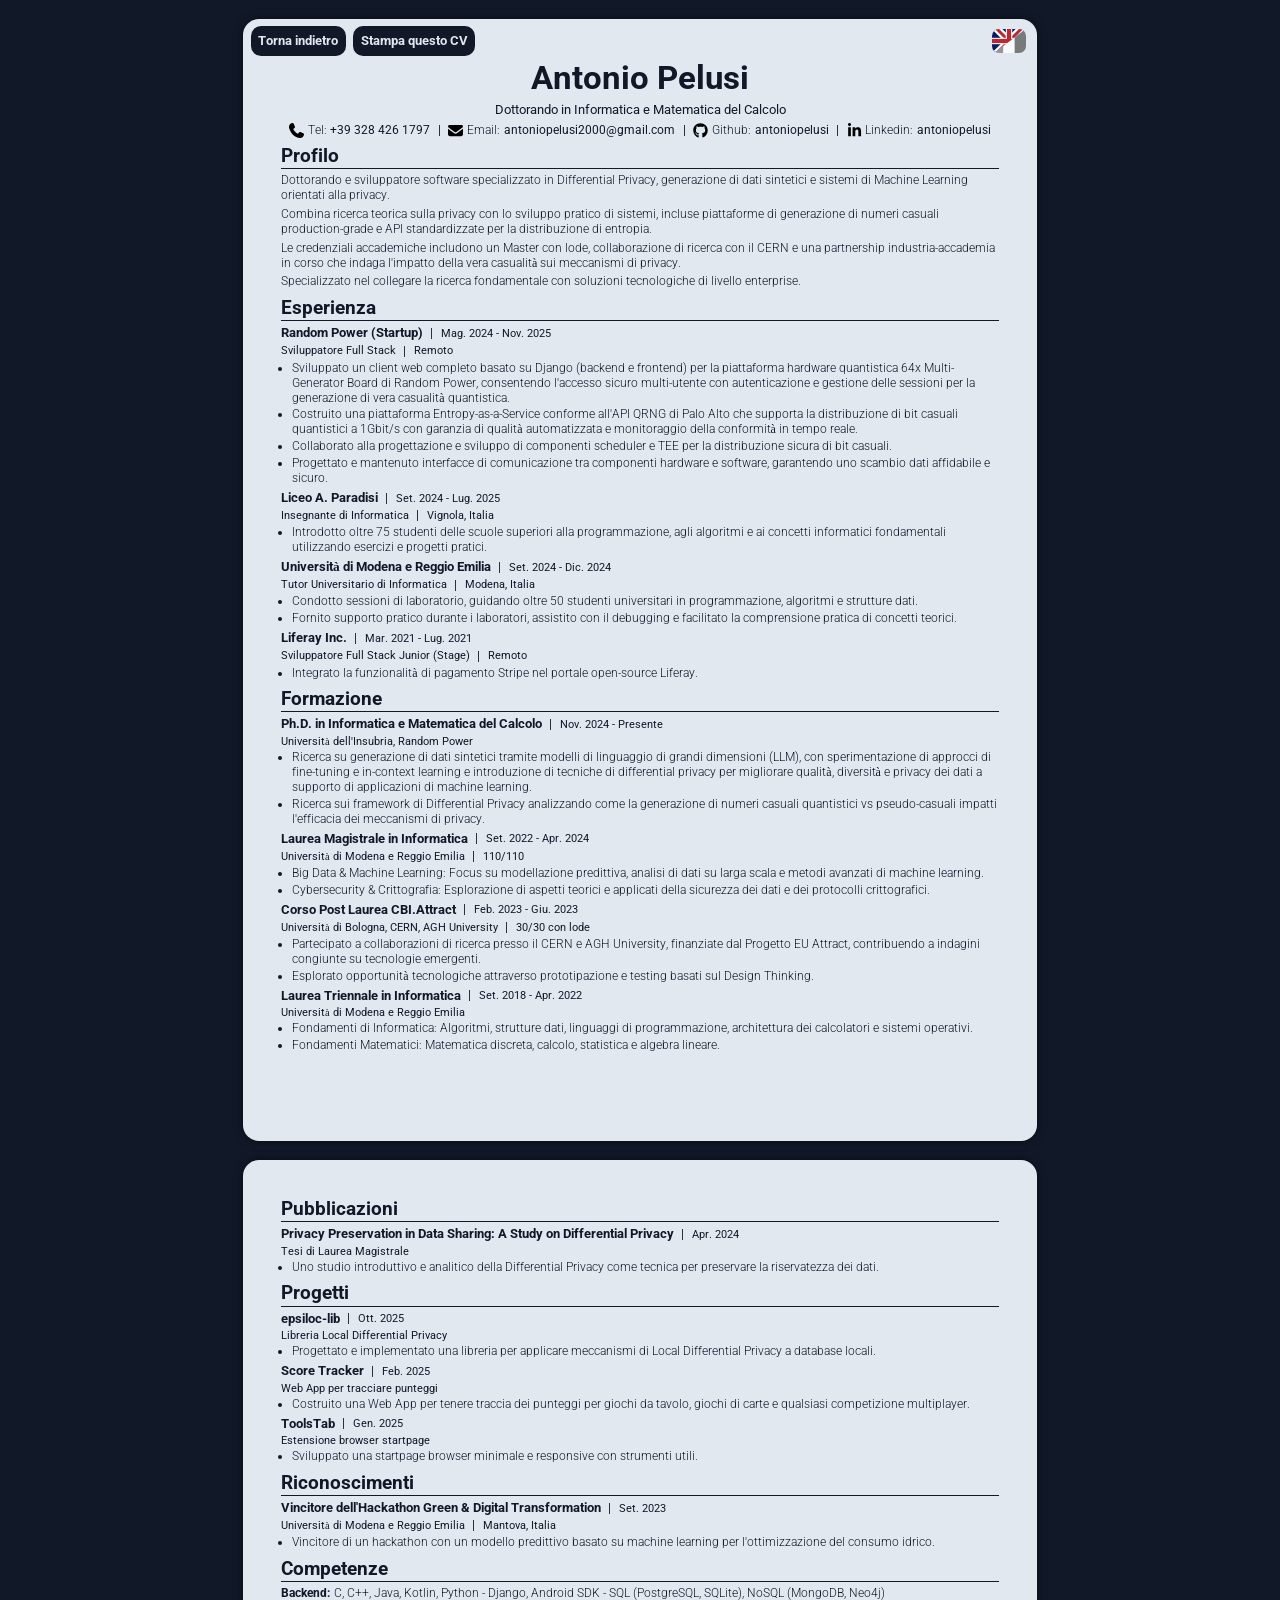
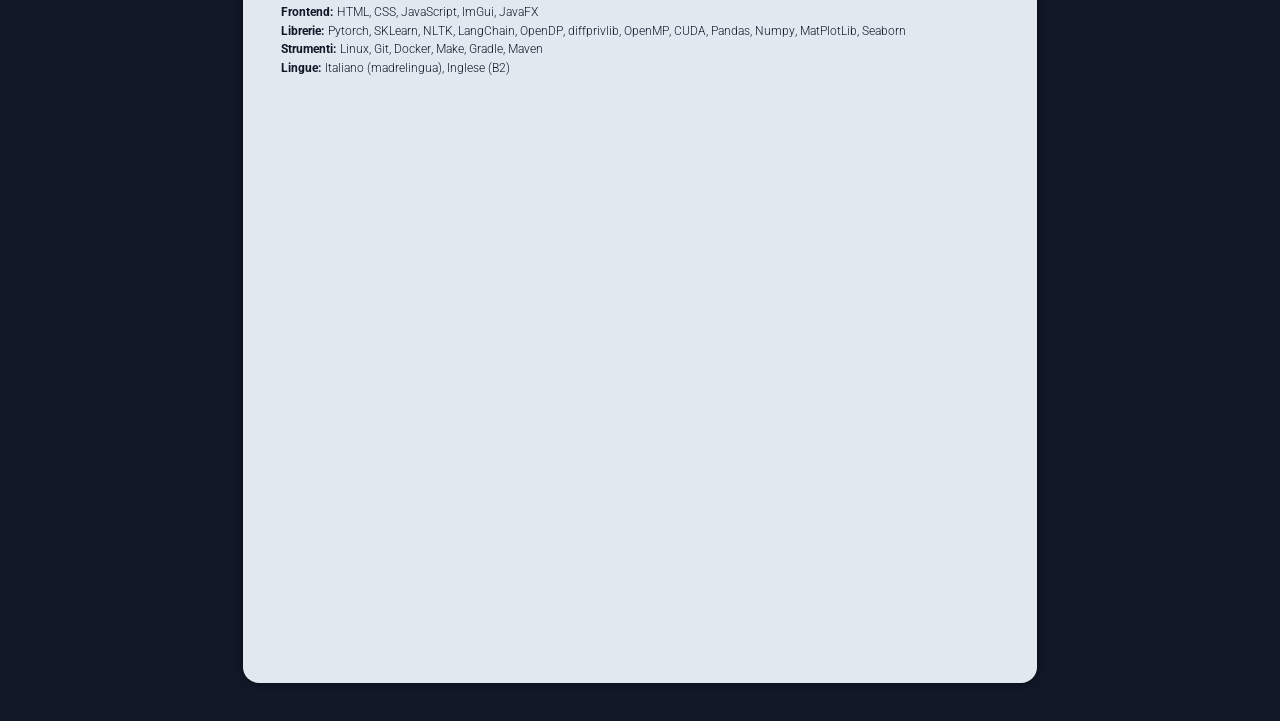
==== it/index.html @ 64410f82 "Update italian CV buttons" ====
<!doctype html>
<html lang="it">
    <head>
        <meta charset="UTF-8" />
        <meta name="viewport" content="width=device-width" />

        <!-- Crawlers instructions -->
        <meta name="robots" content="noindex, nofollow" />

        <!-- Page Info -->
        <title>CV_Antonio_Pelusi</title>

        <meta
            name="description"
            content="Antonio Pelusi - Dottorando in Informatica e sviluppatore software. Portfolio che mostra progetti di ricerca, formazione e contributi open-source."
        />
        <meta name="author" content="Antonio Pelusi" />

        <!-- Favicon -->
        <link
            rel="icon"
            type="image/png"
            href="../assets/icons/favicon/favicon-96x96.png"
            sizes="96x96"
        />
        <link
            rel="icon"
            type="image/svg+xml"
            href="../assets/icons/favicon/favicon.svg"
        />
        <link rel="shortcut icon" href="../assets/icons/favicon/favicon.ico" />
        <link
            rel="apple-touch-icon"
            sizes="180x180"
            href="../assets/icons/favicon/apple-touch-icon.png"
        />
        <link rel="manifest" href="../assets/icons/favicon/site.webmanifest" />
        <meta name="apple-mobile-web-app-title" content="CV Antonio Pelusi" />

        <!-- Styles -->
        <link rel="stylesheet" href="../assets/css/main.css" />
    </head>
    <body>
        <main role="main">
            <nav role="navigation">
                <span>
                    <a href="/">
                        <button type="button">Torna indietro</button>
                    </a>
                    <a>
                        <button type="button" onclick="window.print()">
                            Stampa questo CV
                        </button>
                    </a>
                </span>
                <a href="../">
                    <img src="../assets/icons/flags/en.svg" id="en" alt="" />
                    <img
                        src="../assets/icons/flags/it.svg"
                        id="it"
                        style="filter: grayscale(100%) opacity(0.75)"
                        alt=""
                    />
                </a>
            </nav>
            <div>
                <section role="banner">
                    <h1>Antonio Pelusi</h1>
                    <h2>Dottorando in Informatica e Matematica del Calcolo</h2>
                    <header>
                        <a>
                            <img src="../assets/icons/cv/phone.svg" alt="" />
                            <p>Tel:</p>
                            +39 328 426 1797
                        </a>
                        <span>|</span>
                        <a>
                            <img src="../assets/icons/cv/email.svg" alt="" />
                            <p>Email:</p>
                            antoniopelusi2000@gmail.com
                        </a>
                        <span>|</span>
                        <a>
                            <img src="../assets/icons/cv/github.svg" alt="" />
                            <p>Github:</p>
                            antoniopelusi
                        </a>
                        <span>|</span>
                        <a>
                            <img src="../assets/icons/cv/linkedin.svg" alt="" />
                            <p>Linkedin:</p>
                            antoniopelusi
                        </a>
                    </header>
                </section>
                <section>
                    <h3>Profilo</h3>
                    <p>
                        Dottorando e sviluppatore software specializzato in
                        Differential Privacy, generazione di dati sintetici e
                        sistemi di Machine Learning orientati alla privacy.
                    </p>
                    <p>
                        Combina ricerca teorica sulla privacy con lo sviluppo
                        pratico di sistemi, incluse piattaforme di generazione
                        di numeri casuali production-grade e API standardizzate
                        per la distribuzione di entropia.
                    </p>
                    <p>
                        Le credenziali accademiche includono un Master con lode,
                        collaborazione di ricerca con il CERN e una partnership
                        industria-accademia in corso che indaga l'impatto della
                        vera casualità sui meccanismi di privacy.
                    </p>
                    <p>
                        Specializzato nel collegare la ricerca fondamentale con
                        soluzioni tecnologiche di livello enterprise.
                    </p>
                </section>
                <section>
                    <h3>Esperienza</h3>
                    <article>
                        <span>
                            <h4>Random Power (Startup)</h4>
                            <span>|</span>
                            <small>Mag. 2024 - Nov. 2025</small>
                        </span>
                        <span>
                            <small>Sviluppatore Full Stack</small>
                            <span>|</span>
                            <small>Remoto</small>
                        </span>
                        <ul>
                            <li>
                                Sviluppato un client web completo basato su
                                Django (backend e frontend) per la piattaforma
                                hardware quantistica 64x Multi-Generator Board
                                di Random Power, consentendo l'accesso sicuro
                                multi-utente con autenticazione e gestione delle
                                sessioni per la generazione di vera casualità
                                quantistica.
                            </li>
                            <li>
                                Costruito una piattaforma Entropy-as-a-Service
                                conforme all'API QRNG di Palo Alto che supporta
                                la distribuzione di bit casuali quantistici a
                                1Gbit/s con garanzia di qualità automatizzata e
                                monitoraggio della conformità in tempo reale.
                            </li>
                            <li>
                                Collaborato alla progettazione e sviluppo di
                                componenti scheduler e TEE per la distribuzione
                                sicura di bit casuali.
                            </li>
                            <li>
                                Progettato e mantenuto interfacce di
                                comunicazione tra componenti hardware e
                                software, garantendo uno scambio dati affidabile
                                e sicuro.
                            </li>
                        </ul>
                    </article>
                    <article>
                        <span>
                            <h4>Liceo A. Paradisi</h4>
                            <span>|</span>
                            <small>Set. 2024 - Lug. 2025</small>
                        </span>
                        <span>
                            <small>Insegnante di Informatica</small>
                            <span>|</span>
                            <small>Vignola, Italia</small>
                        </span>
                        <ul>
                            <li>
                                Introdotto oltre 75 studenti delle scuole
                                superiori alla programmazione, agli algoritmi e
                                ai concetti informatici fondamentali utilizzando
                                esercizi e progetti pratici.
                            </li>
                        </ul>
                    </article>
                    <article>
                        <span>
                            <h4>Università di Modena e Reggio Emilia</h4>
                            <span>|</span>
                            <small>Set. 2024 - Dic. 2024</small>
                        </span>
                        <span>
                            <small>Tutor Universitario di Informatica</small>
                            <span>|</span>
                            <small>Modena, Italia</small>
                        </span>
                        <ul>
                            <li>
                                Condotto sessioni di laboratorio, guidando oltre
                                50 studenti universitari in programmazione,
                                algoritmi e strutture dati.
                            </li>
                            <li>
                                Fornito supporto pratico durante i laboratori,
                                assistito con il debugging e facilitato la
                                comprensione pratica di concetti teorici.
                            </li>
                        </ul>
                    </article>
                    <article>
                        <span>
                            <h4>Liferay Inc.</h4>
                            <span>|</span>
                            <small>Mar. 2021 - Lug. 2021</small>
                        </span>
                        <span>
                            <small>
                                Sviluppatore Full Stack Junior (Stage)
                            </small>
                            <span>|</span>
                            <small>Remoto</small>
                        </span>
                        <ul>
                            <li>
                                Integrato la funzionalità di pagamento Stripe
                                nel portale open-source Liferay.
                            </li>
                        </ul>
                    </article>
                </section>
                <section>
                    <h3>Formazione</h3>
                    <article>
                        <span>
                            <h4>
                                Ph.D. in Informatica e Matematica del Calcolo
                            </h4>
                            <span>|</span>
                            <small>Nov. 2024 - Presente</small>
                        </span>
                        <span>
                            <small>
                                Università dell'Insubria, Random Power
                            </small>
                            <span></span>
                            <small></small>
                        </span>
                        <ul>
                            <li>
                                Ricerca su generazione di dati sintetici tramite
                                modelli di linguaggio di grandi dimensioni
                                (LLM), con sperimentazione di approcci di
                                fine-tuning e in-context learning e introduzione
                                di tecniche di differential privacy per
                                migliorare qualità, diversità e privacy dei dati
                                a supporto di applicazioni di machine learning.
                            </li>
                        </ul>
                        <ul>
                            <li>
                                Ricerca sui framework di Differential Privacy
                                analizzando come la generazione di numeri
                                casuali quantistici vs pseudo-casuali impatti
                                l'efficacia dei meccanismi di privacy.
                            </li>
                        </ul>
                    </article>
                    <article>
                        <span>
                            <h4>Laurea Magistrale in Informatica</h4>
                            <span>|</span>
                            <small>Set. 2022 - Apr. 2024</small>
                        </span>
                        <span>
                            <small>
                                Università di Modena e Reggio Emilia
                            </small>
                            <span>|</span>
                            <small>110/110</small>
                        </span>
                        <ul>
                            <li>
                                Big Data & Machine Learning: Focus su
                                modellazione predittiva, analisi di dati su
                                larga scala e metodi avanzati di machine
                                learning.
                            </li>
                            <li>
                                Cybersecurity & Crittografia: Esplorazione di
                                aspetti teorici e applicati della sicurezza dei
                                dati e dei protocolli crittografici.
                            </li>
                        </ul>
                    </article>
                    <article>
                        <span>
                            <h4>Corso Post Laurea CBI.Attract</h4>
                            <span>|</span>
                            <small>Feb. 2023 - Giu. 2023</small>
                        </span>
                        <span>
                            <small>
                                Università di Bologna, CERN, AGH University
                            </small>
                            <span>|</span>
                            <small>30/30 con lode</small>
                        </span>
                        <ul>
                            <li>
                                Partecipato a collaborazioni di ricerca presso
                                il CERN e AGH University, finanziate dal
                                Progetto EU Attract, contribuendo a indagini
                                congiunte su tecnologie emergenti.
                            </li>
                            <li>
                                Esplorato opportunità tecnologiche attraverso
                                prototipazione e testing basati sul Design
                                Thinking.
                            </li>
                        </ul>
                    </article>
                    <article>
                        <span>
                            <h4>Laurea Triennale in Informatica</h4>
                            <span>|</span>
                            <small>Set. 2018 - Apr. 2022</small>
                        </span>
                        <span>
                            <small>
                                Università di Modena e Reggio Emilia
                            </small>
                            <span></span>
                            <small></small>
                        </span>
                        <ul>
                            <li>
                                Fondamenti di Informatica: Algoritmi, strutture
                                dati, linguaggi di programmazione, architettura
                                dei calcolatori e sistemi operativi.
                            </li>
                            <li>
                                Fondamenti Matematici: Matematica discreta,
                                calcolo, statistica e algebra lineare.
                            </li>
                        </ul>
                    </article>
                </section>
            </div>
            <div>
                <section>
                    <h3>Pubblicazioni</h3>
                    <article>
                        <span>
                            <h4>
                                Privacy Preservation in Data Sharing: A Study on
                                Differential Privacy
                            </h4>
                            <span>|</span>
                            <small>Apr. 2024</small>
                        </span>
                        <span>
                            <small>Tesi di Laurea Magistrale</small>
                            <span></span>
                            <small></small>
                        </span>
                        <ul>
                            <li>
                                Uno studio introduttivo e analitico della
                                Differential Privacy come tecnica per preservare
                                la riservatezza dei dati.
                            </li>
                        </ul>
                    </article>
                </section>
                <section>
                    <h3>Progetti</h3>
                    <article>
                        <span>
                            <h4>epsiloc-lib</h4>
                            <span>|</span>
                            <small>Ott. 2025</small>
                        </span>
                        <span>
                            <small>Libreria Local Differential Privacy</small>
                            <span></span>
                            <small></small>
                        </span>
                        <ul>
                            <li>
                                Progettato e implementato una libreria per
                                applicare meccanismi di Local Differential
                                Privacy a database locali.
                            </li>
                        </ul>
                    </article>
                    <article>
                        <span>
                            <h4>Score Tracker</h4>
                            <span>|</span>
                            <small>Feb. 2025</small>
                        </span>
                        <span>
                            <small>Web App per tracciare punteggi</small>
                            <span></span>
                            <small></small>
                        </span>
                        <ul>
                            <li>
                                Costruito una Web App per tenere traccia dei
                                punteggi per giochi da tavolo, giochi di carte e
                                qualsiasi competizione multiplayer.
                            </li>
                        </ul>
                    </article>
                    <article>
                        <span>
                            <h4>ToolsTab</h4>
                            <span>|</span>
                            <small>Gen. 2025</small>
                        </span>
                        <span>
                            <small>Estensione browser startpage</small>
                            <span></span>
                            <small></small>
                        </span>
                        <ul>
                            <li>
                                Sviluppato una startpage browser minimale e
                                responsive con strumenti utili.
                            </li>
                        </ul>
                    </article>
                </section>
                <section>
                    <h3>Riconoscimenti</h3>
                    <article>
                        <span>
                            <h4>
                                Vincitore dell'Hackathon Green & Digital
                                Transformation
                            </h4>
                            <span>|</span>
                            <small>Set. 2023</small>
                        </span>
                        <span>
                            <small>
                                Università di Modena e Reggio Emilia
                            </small>
                            <span>|</span>
                            <small>Mantova, Italia</small>
                        </span>
                        <ul>
                            <li>
                                Vincitore di un hackathon con un modello
                                predittivo basato su machine learning per
                                l'ottimizzazione del consumo idrico.
                            </li>
                        </ul>
                    </article>
                </section>
                <section>
                    <h3>Competenze</h3>
                    <p>
                        <strong>Backend:</strong>
                        <label>
                            C, C++, Java, Kotlin, Python - Django, Android SDK -
                            SQL (PostgreSQL, SQLite), NoSQL (MongoDB, Neo4j)
                        </label>
                    </p>
                    <p>
                        <strong>Frontend:</strong>
                        <label>HTML, CSS, JavaScript, ImGui, JavaFX</label>
                    </p>
                    <p>
                        <strong>Librerie:</strong>
                        <label>
                            Pytorch, SKLearn, NLTK, LangChain, OpenDP,
                            diffprivlib, OpenMP, CUDA, Pandas, Numpy,
                            MatPlotLib, Seaborn
                        </label>
                    </p>
                    <p>
                        <strong>Strumenti:</strong>
                        <label>Linux, Git, Docker, Make, Gradle, Maven</label>
                    </p>
                    <p>
                        <strong>Lingue:</strong>
                        <label>Italiano (madrelingua), Inglese (B2)</label>
                    </p>
                </section>
            </div>
        </main>
        <footer></footer>
    </body>
</html>
---- assets/css/main.css ----
/* ===== FONTS ===== */
@font-face {
    font-family: "Roboto Local";
    src: url("../fonts/Roboto-Light.woff2") format("woff2");
    font-weight: 300;
    font-style: normal;
    font-display: block;
    unicode-range: U+0020-007F;
}

@font-face {
    font-family: "Roboto Local";
    src: url("../fonts/Roboto-Regular.woff2") format("woff2");
    font-weight: 400;
    font-style: normal;
    font-display: block;
    unicode-range: U+0020-007F, U+00A9;
}

@font-face {
    font-family: "Roboto Local";
    src: url("../fonts/Roboto-Bold.woff2") format("woff2");
    font-weight: 700;
    font-style: normal;
    font-display: block;
    unicode-range: U+0020-007F;
}

/* ===== CSS VARIABLES ===== */
:root {
    --dark-color: #111828;
    --light-color: #e2e8f0;
}

/* ===== HTML STYLING ===== */
::selection {
    background-color: var(--dark-color);
    color: var(--light-color);
}

html {
    min-height: fit-content;
    min-width: fit-content;
    background-color: var(--dark-color);
}

body,
body *,
nav,
nav * {
    display: flex;
    flex-direction: column;
    justify-content: center;
    box-sizing: border-box;
    margin: 0;
    padding: 0;
    color: var(--dark-color);
    line-height: 1.25;
    font-family: "Roboto Local";
    font-feature-settings:
        "liga" 0,
        "clig" 0,
        "kern" 0;
    /*outline: 1px solid orangered;*/
}

body {
    height: fit-content;
    width: fit-content;
    margin: 0 auto;
    padding: 5mm;
    gap: 5mm;
}

main {
    height: fit-content;
    width: fit-content;
    justify-content: flex-start;
    overflow: visible;
    gap: 5mm;
}

nav {
    position: absolute;
    flex-direction: row;
    width: 21cm;
    max-width: none;
    min-width: 21cm;
    justify-content: space-between;
    padding: 2mm;
    border-radius: 16px;
    gap: 0;
    margin: 0 auto;
}

nav button {
    height: 30px;
    padding: 2mm;
    border: none;
    background-color: var(--dark-color);
    color: var(--light-color);
    border-radius: 10px;
    transition: 0.2s ease;
}

nav > a {
    display: flex;
    flex-direction: row;
    align-items: center;
    gap: 0;
    transition: 0.2s ease;
}

nav button:hover,
nav > a:hover {
    opacity: 0.8;
}

nav img {
    height: 30px;
    width: 40px;
    object-fit: cover;
    border-radius: 10px;
    border: solid 3px transparent;
}

#it {
    clip-path: polygon(100% 0, 100% 100%, 0 100%);
}

#en {
    transform: translateX(40px);
    clip-path: polygon(0 0, 100% 0, 0 100%);
}

div {
    width: 21cm;
    max-width: none;
    min-width: 21cm;
    height: auto;
    max-height: none;
    min-height: 29.7cm;
    justify-content: flex-start;
    border-radius: 16px;
    padding: 10mm;
    background-color: var(--light-color);
    gap: 2mm;
    margin: 0 auto;
    box-shadow: 0 0 10px rgba(0, 0, 0, 0.5);
}

section {
    gap: 1mm;
}

header {
    flex-direction: row;
    align-items: center;
    justify-content: center;
    gap: 2mm;
}

article,
ul {
    gap: 0.5mm;
}

span {
    flex-direction: row;
    align-items: center;
    justify-content: left;
    gap: 2mm;
}

ul {
    padding-left: 3mm;
}

li {
    display: list-item;
}

a {
    width: fit-content;
    flex-direction: row;
    align-items: center;
    text-decoration: none;
    gap: 1mm;
    white-space: nowrap;
}

h1,
h2 {
    text-align: center;
}

h3 {
    align-items: flex-start;
    border-bottom: solid 1px var(--dark-color);
}

h4,
small,
strong,
label {
    width: fit-content;
}

p {
    flex-direction: row;
    align-items: flex-start;
    justify-content: flex-start;
    gap: 1mm;
}

h1 {
    font-size: 25pt;
}

h3 {
    font-size: 14pt;
}

h2,
h4 {
    font-size: 10pt;
}

p,
a,
li,
span,
strong,
label {
    font-size: 9pt;
}

small {
    font-size: 8pt;
}

p,
li {
    font-weight: 300;
}

h2 {
    font-weight: 400;
}

h1,
strong,
button {
    font-weight: 700;
}

img {
    width: 15px;
    height: 15px;
}

/* ===== PDF STYLING ===== */
@media print {
    @page {
        size: A4 portrait;
        margin: 0;
    }

    :root {
        --dark-color: #000000;
        --light-color: #ffffff;
    }

    body {
        margin: 0;
        padding: 0;
    }

    nav {
        display: none;
        box-shadow: none;
    }

    main {
        gap: 0;
    }

    div {
        border-radius: 0;
        box-shadow: none;
    }
}
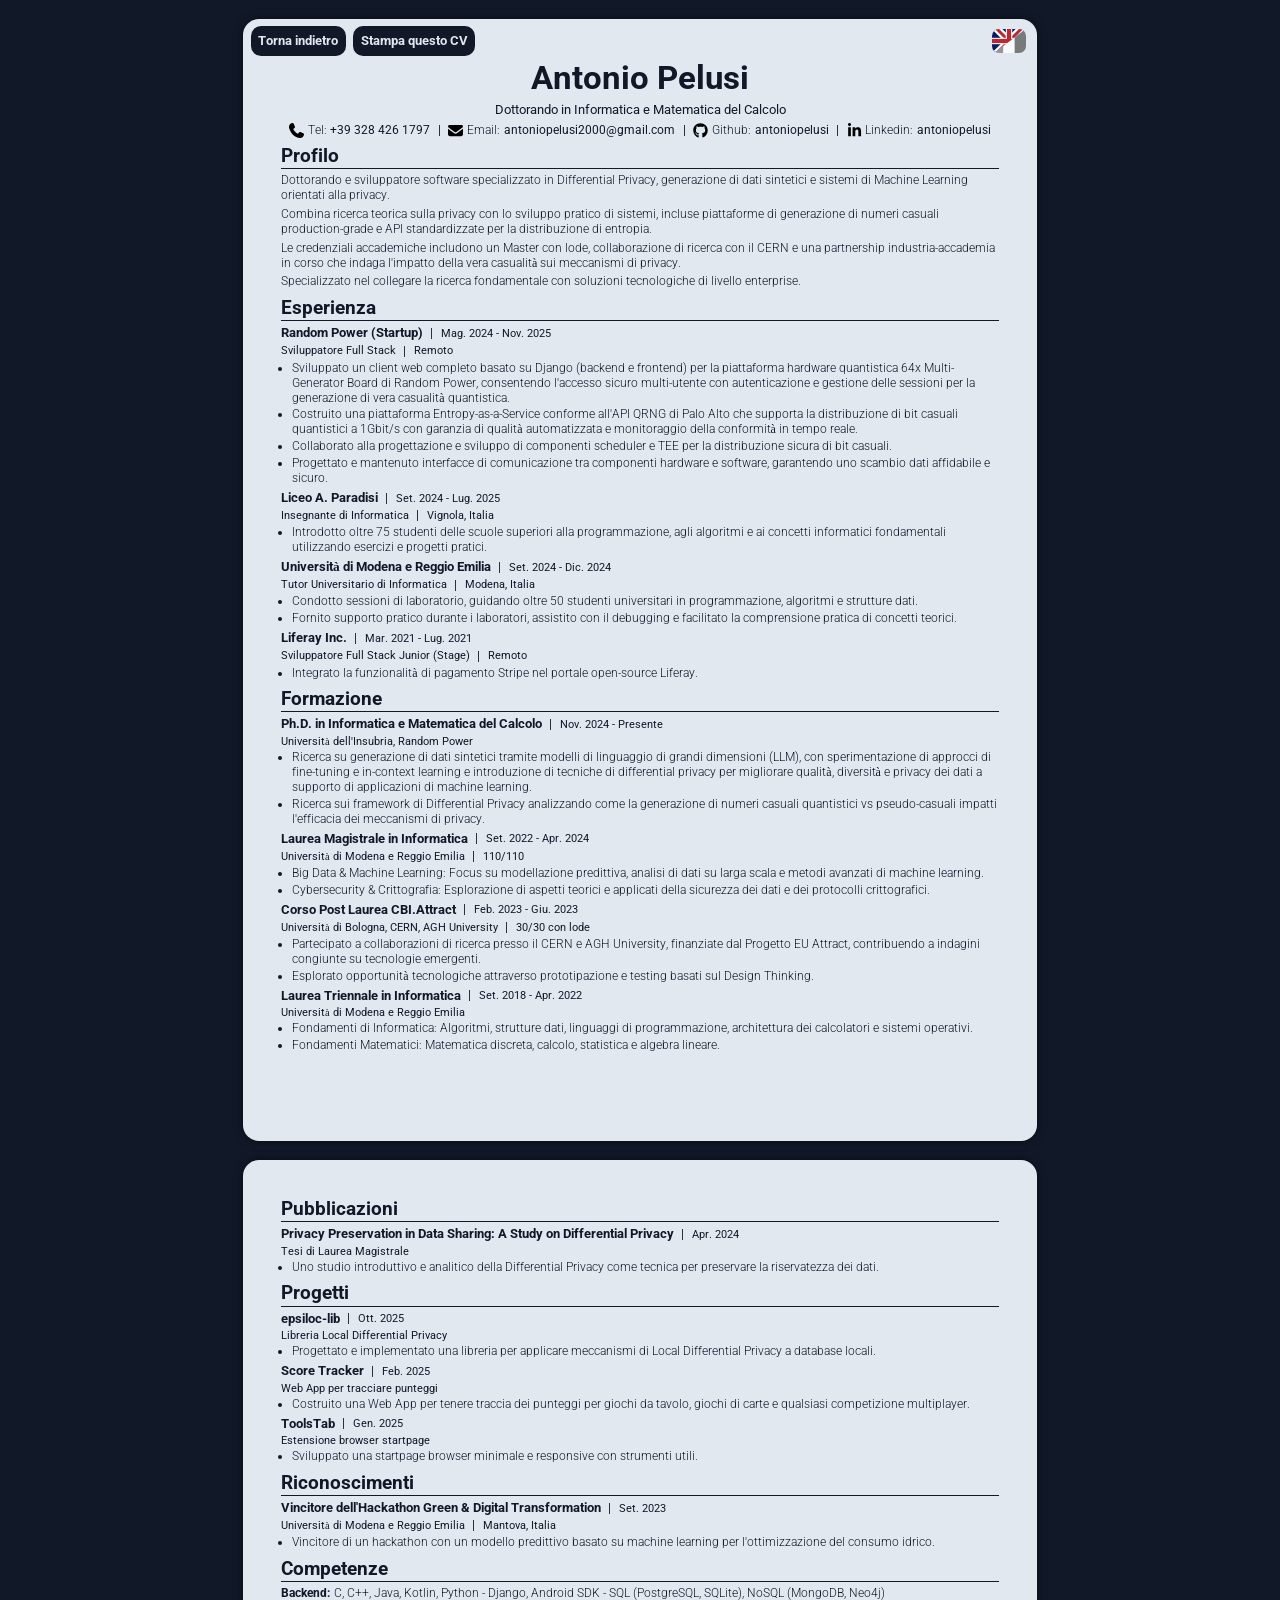
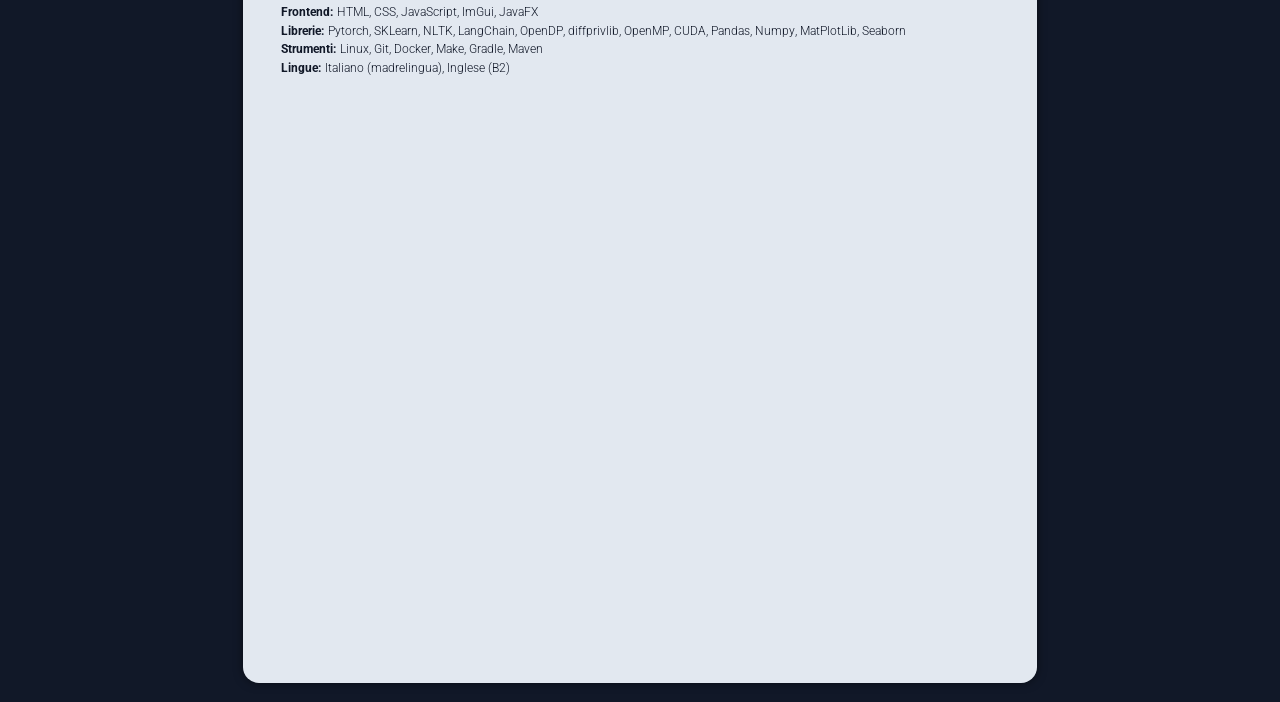
==== commit ce1b45b5: "Fix" ====
--- a/it/index.html
+++ b/it/index.html
@@ -8,7 +8,7 @@
         <meta name="robots" content="noindex, nofollow" />
 
         <!-- Page Info -->
-        <title>CV_Antonio_Pelusi</title>
+        <title>CV_Antonio_Pelusi_it</title>
 
         <meta
             name="description"
@@ -39,6 +39,13 @@
 
         <!-- Styles -->
         <link rel="stylesheet" href="../assets/css/main.css" />
+        <noscript>
+            <style>
+                #print {
+                    visibility: hidden;
+                }
+            </style>
+        </noscript>
     </head>
     <body>
         <main role="main">
@@ -48,7 +55,11 @@
                         <button type="button">Torna indietro</button>
                     </a>
                     <a>
-                        <button type="button" onclick="window.print()">
+                        <button
+                            id="print"
+                            type="button"
+                            onclick="window.print()"
+                        >
                             Stampa questo CV
                         </button>
                     </a>
@@ -487,6 +498,5 @@
                 </section>
             </div>
         </main>
-        <footer></footer>
     </body>
 </html>
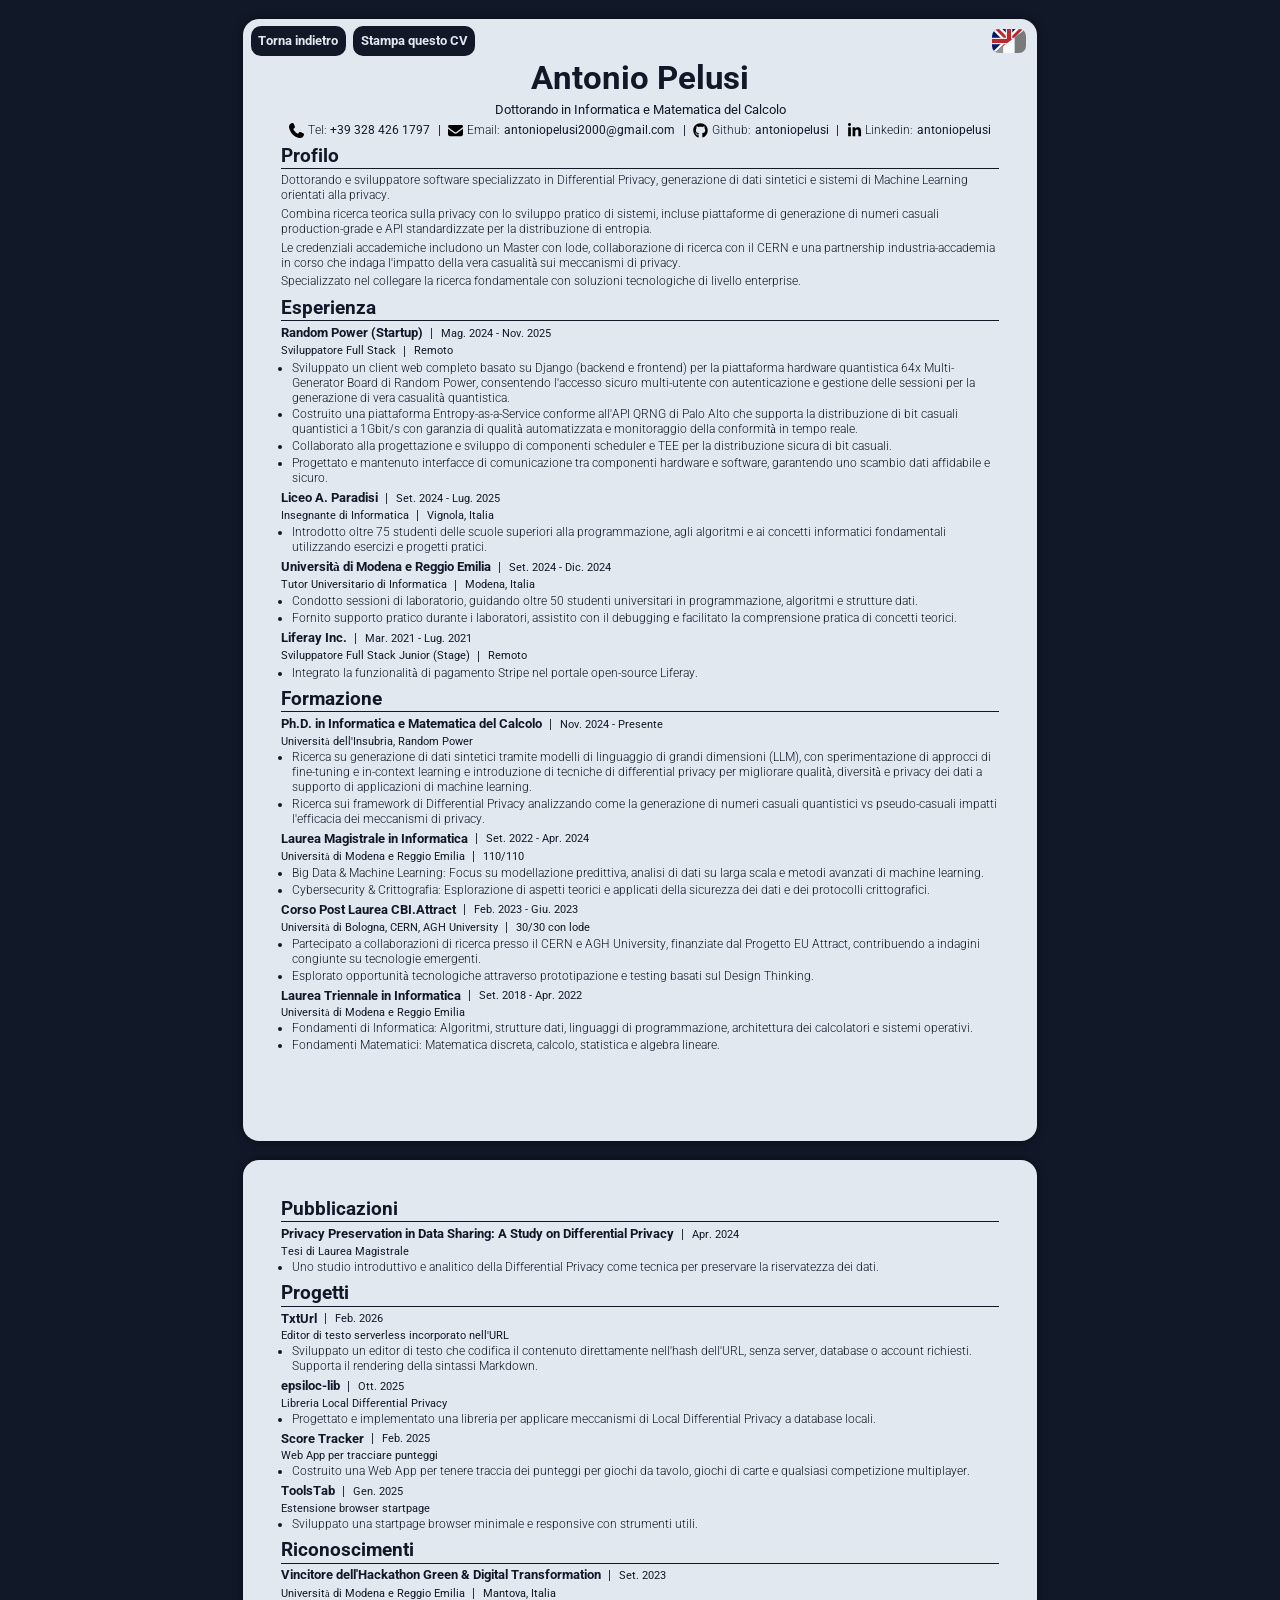
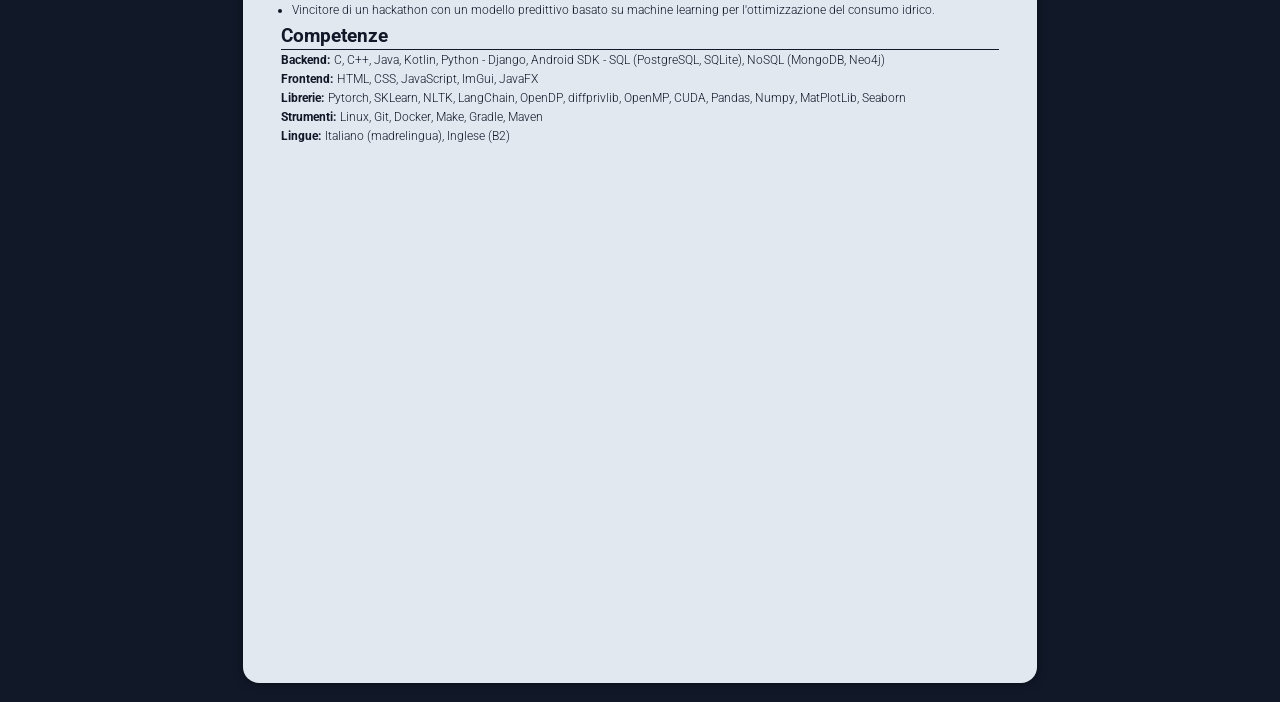
==== commit 4f93c12a: "Update" ====
--- a/it/index.html
+++ b/it/index.html
@@ -384,6 +384,28 @@
                     <h3>Progetti</h3>
                     <article>
                         <span>
+                            <h4>TxtUrl</h4>
+                            <span>|</span>
+                            <small>Feb. 2026</small>
+                        </span>
+                        <span>
+                            <small>
+                                Editor di testo serverless incorporato nell'URL
+                            </small>
+                            <span></span>
+                            <small></small>
+                        </span>
+                        <ul>
+                            <li>
+                                Sviluppato un editor di testo che codifica il
+                                contenuto direttamente nell'hash dell'URL, senza
+                                server, database o account richiesti. Supporta
+                                il rendering della sintassi Markdown.
+                            </li>
+                        </ul>
+                    </article>
+                    <article>
+                        <span>
                             <h4>epsiloc-lib</h4>
                             <span>|</span>
                             <small>Ott. 2025</small>
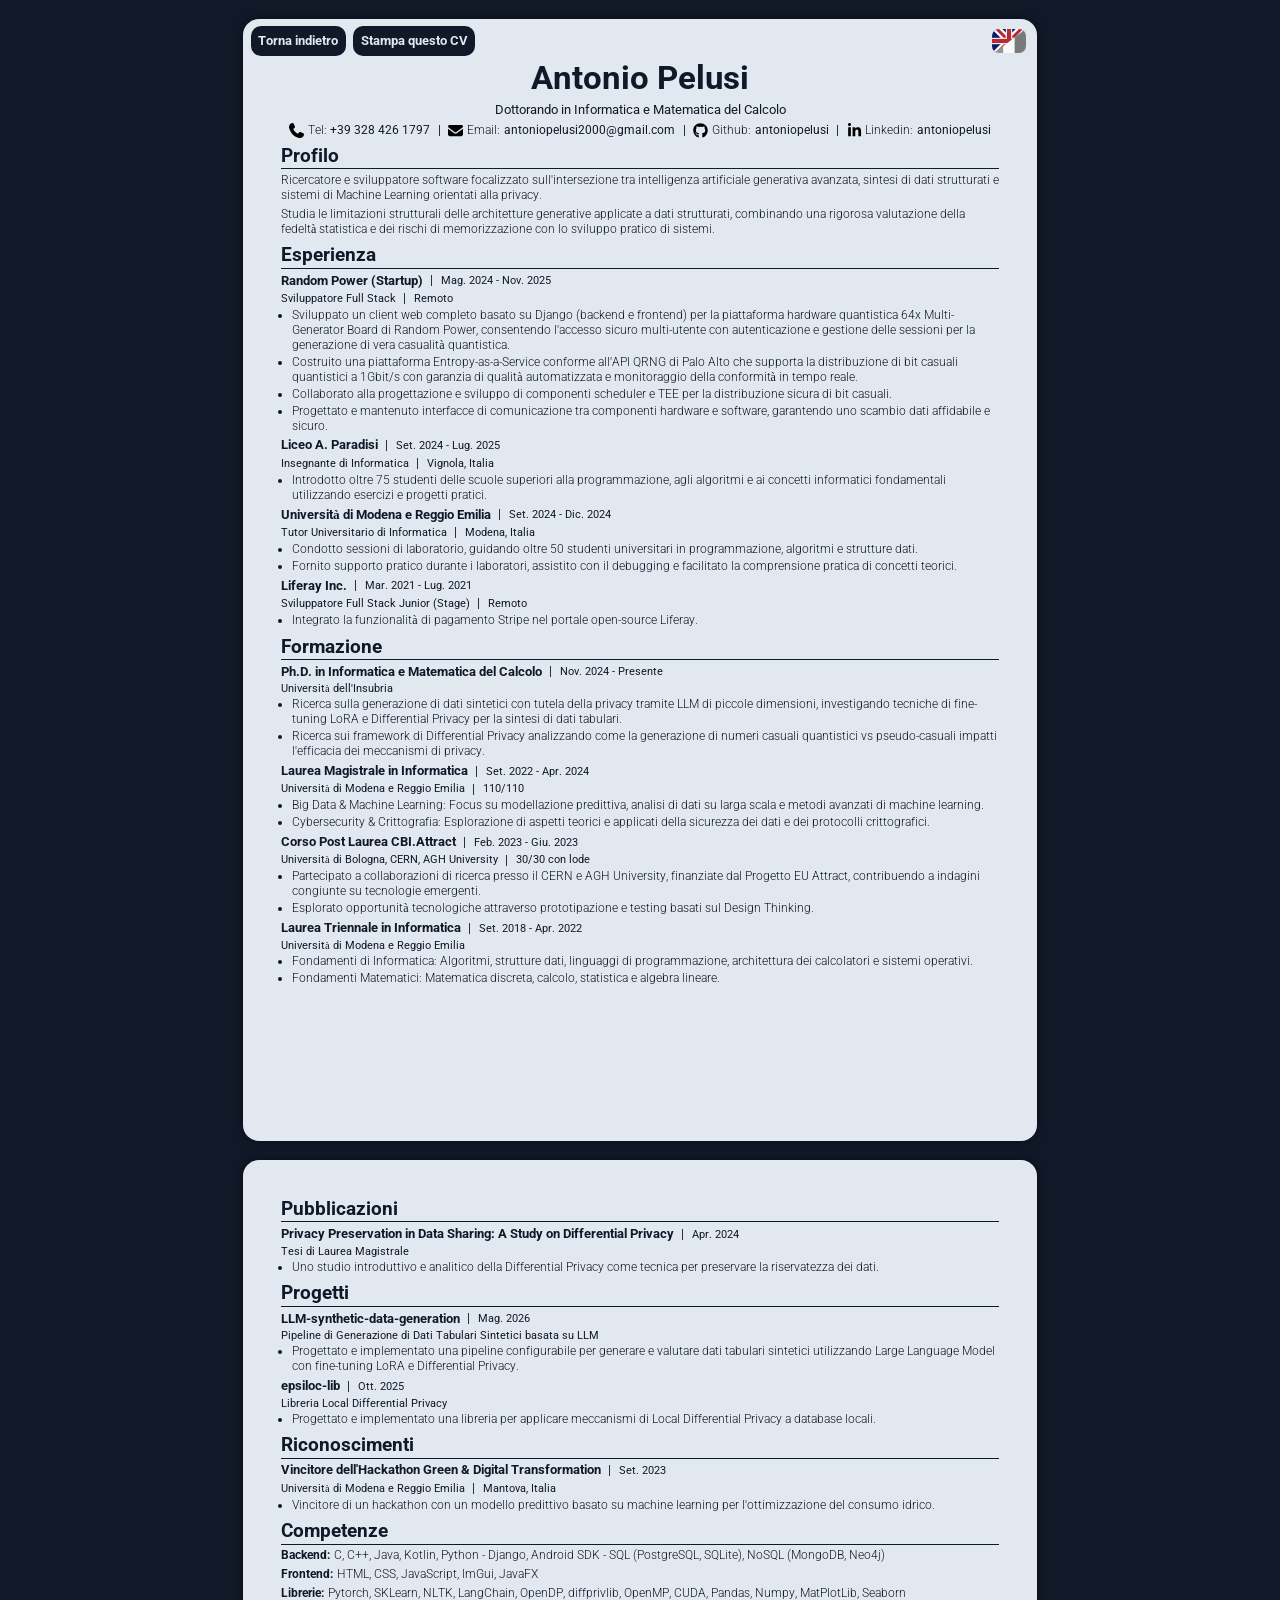
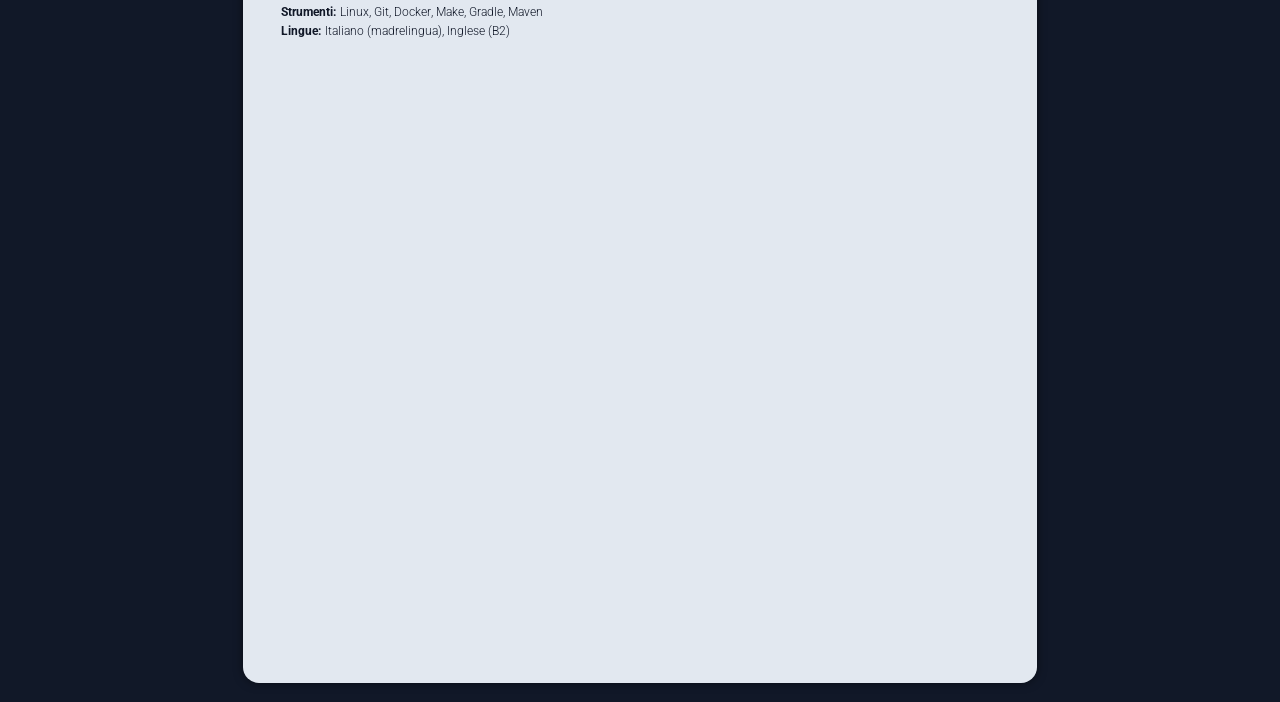
==== commit 36ff1deb: "Update" ====
--- a/it/index.html
+++ b/it/index.html
@@ -107,25 +107,17 @@
                 <section>
                     <h3>Profilo</h3>
                     <p>
-                        Dottorando e sviluppatore software specializzato in
-                        Differential Privacy, generazione di dati sintetici e
+                        Ricercatore e sviluppatore software focalizzato
+                        sull'intersezione tra intelligenza artificiale
+                        generativa avanzata, sintesi di dati strutturati e
                         sistemi di Machine Learning orientati alla privacy.
                     </p>
                     <p>
-                        Combina ricerca teorica sulla privacy con lo sviluppo
-                        pratico di sistemi, incluse piattaforme di generazione
-                        di numeri casuali production-grade e API standardizzate
-                        per la distribuzione di entropia.
-                    </p>
-                    <p>
-                        Le credenziali accademiche includono un Master con lode,
-                        collaborazione di ricerca con il CERN e una partnership
-                        industria-accademia in corso che indaga l'impatto della
-                        vera casualità sui meccanismi di privacy.
-                    </p>
-                    <p>
-                        Specializzato nel collegare la ricerca fondamentale con
-                        soluzioni tecnologiche di livello enterprise.
+                        Studia le limitazioni strutturali delle architetture
+                        generative applicate a dati strutturati, combinando una
+                        rigorosa valutazione della fedeltà statistica e dei
+                        rischi di memorizzazione con lo sviluppo pratico di
+                        sistemi.
                     </p>
                 </section>
                 <section>
@@ -247,24 +239,18 @@
                             <small>Nov. 2024 - Presente</small>
                         </span>
                         <span>
-                            <small>
-                                Università dell'Insubria, Random Power
-                            </small>
+                            <small> Università dell'Insubria</small>
                             <span></span>
                             <small></small>
                         </span>
                         <ul>
                             <li>
-                                Ricerca su generazione di dati sintetici tramite
-                                modelli di linguaggio di grandi dimensioni
-                                (LLM), con sperimentazione di approcci di
-                                fine-tuning e in-context learning e introduzione
-                                di tecniche di differential privacy per
-                                migliorare qualità, diversità e privacy dei dati
-                                a supporto di applicazioni di machine learning.
-                            </li>
-                        </ul>
-                        <ul>
+                                Ricerca sulla generazione di dati sintetici con
+                                tutela della privacy tramite LLM di piccole
+                                dimensioni, investigando tecniche di fine-tuning
+                                LoRA e Differential Privacy per la sintesi di
+                                dati tabulari.
+                            </li>
                             <li>
                                 Ricerca sui framework di Differential Privacy
                                 analizzando come la generazione di numeri
@@ -357,6 +343,33 @@
             <div>
                 <section>
                     <h3>Pubblicazioni</h3>
+                    <!--<article>
+                        <span>
+                            <h4>
+                                Categorical Prior Lock-in: Why In-Context
+                                Learning Fails for Structured Data
+                            </h4>
+                            <span>|</span>
+                            <small>Jun. 2026</small>
+                        </span>
+                        <span>
+                            <small>Research Paper</small>
+                            <span></span>
+                            <small></small>
+                        </span>
+                        <ul>
+                            <li>
+                                Un'indagine empirica che identifica il
+                                categorical prior lock-in, una modalità di
+                                fallimento strutturale nei Large Language Model
+                                in cui l'in-context learning non riesce a
+                                riprodurre distribuzioni categoriali rare nella
+                                generazione di dati strutturati, accompagnata da
+                                un'analisi dei trade-off con il
+                                parameter-efficient fine-tuning (LoRA).
+                            </li>
+                        </ul>
+                    </article>-->
                     <article>
                         <span>
                             <h4>
@@ -384,23 +397,25 @@
                     <h3>Progetti</h3>
                     <article>
                         <span>
-                            <h4>TxtUrl</h4>
-                            <span>|</span>
-                            <small>Feb. 2026</small>
+                            <h4>LLM-synthetic-data-generation</h4>
+                            <span>|</span>
+                            <small>Mag. 2026</small>
                         </span>
                         <span>
                             <small>
-                                Editor di testo serverless incorporato nell'URL
+                                Pipeline di Generazione di Dati Tabulari
+                                Sintetici basata su LLM
                             </small>
                             <span></span>
                             <small></small>
                         </span>
                         <ul>
                             <li>
-                                Sviluppato un editor di testo che codifica il
-                                contenuto direttamente nell'hash dell'URL, senza
-                                server, database o account richiesti. Supporta
-                                il rendering della sintassi Markdown.
+                                Progettato e implementato una pipeline
+                                configurabile per generare e valutare dati
+                                tabulari sintetici utilizzando Large Language
+                                Model con fine-tuning LoRA e Differential
+                                Privacy.
                             </li>
                         </ul>
                     </article>
@@ -420,43 +435,6 @@
                                 Progettato e implementato una libreria per
                                 applicare meccanismi di Local Differential
                                 Privacy a database locali.
-                            </li>
-                        </ul>
-                    </article>
-                    <article>
-                        <span>
-                            <h4>Score Tracker</h4>
-                            <span>|</span>
-                            <small>Feb. 2025</small>
-                        </span>
-                        <span>
-                            <small>Web App per tracciare punteggi</small>
-                            <span></span>
-                            <small></small>
-                        </span>
-                        <ul>
-                            <li>
-                                Costruito una Web App per tenere traccia dei
-                                punteggi per giochi da tavolo, giochi di carte e
-                                qualsiasi competizione multiplayer.
-                            </li>
-                        </ul>
-                    </article>
-                    <article>
-                        <span>
-                            <h4>ToolsTab</h4>
-                            <span>|</span>
-                            <small>Gen. 2025</small>
-                        </span>
-                        <span>
-                            <small>Estensione browser startpage</small>
-                            <span></span>
-                            <small></small>
-                        </span>
-                        <ul>
-                            <li>
-                                Sviluppato una startpage browser minimale e
-                                responsive con strumenti utili.
                             </li>
                         </ul>
                     </article>
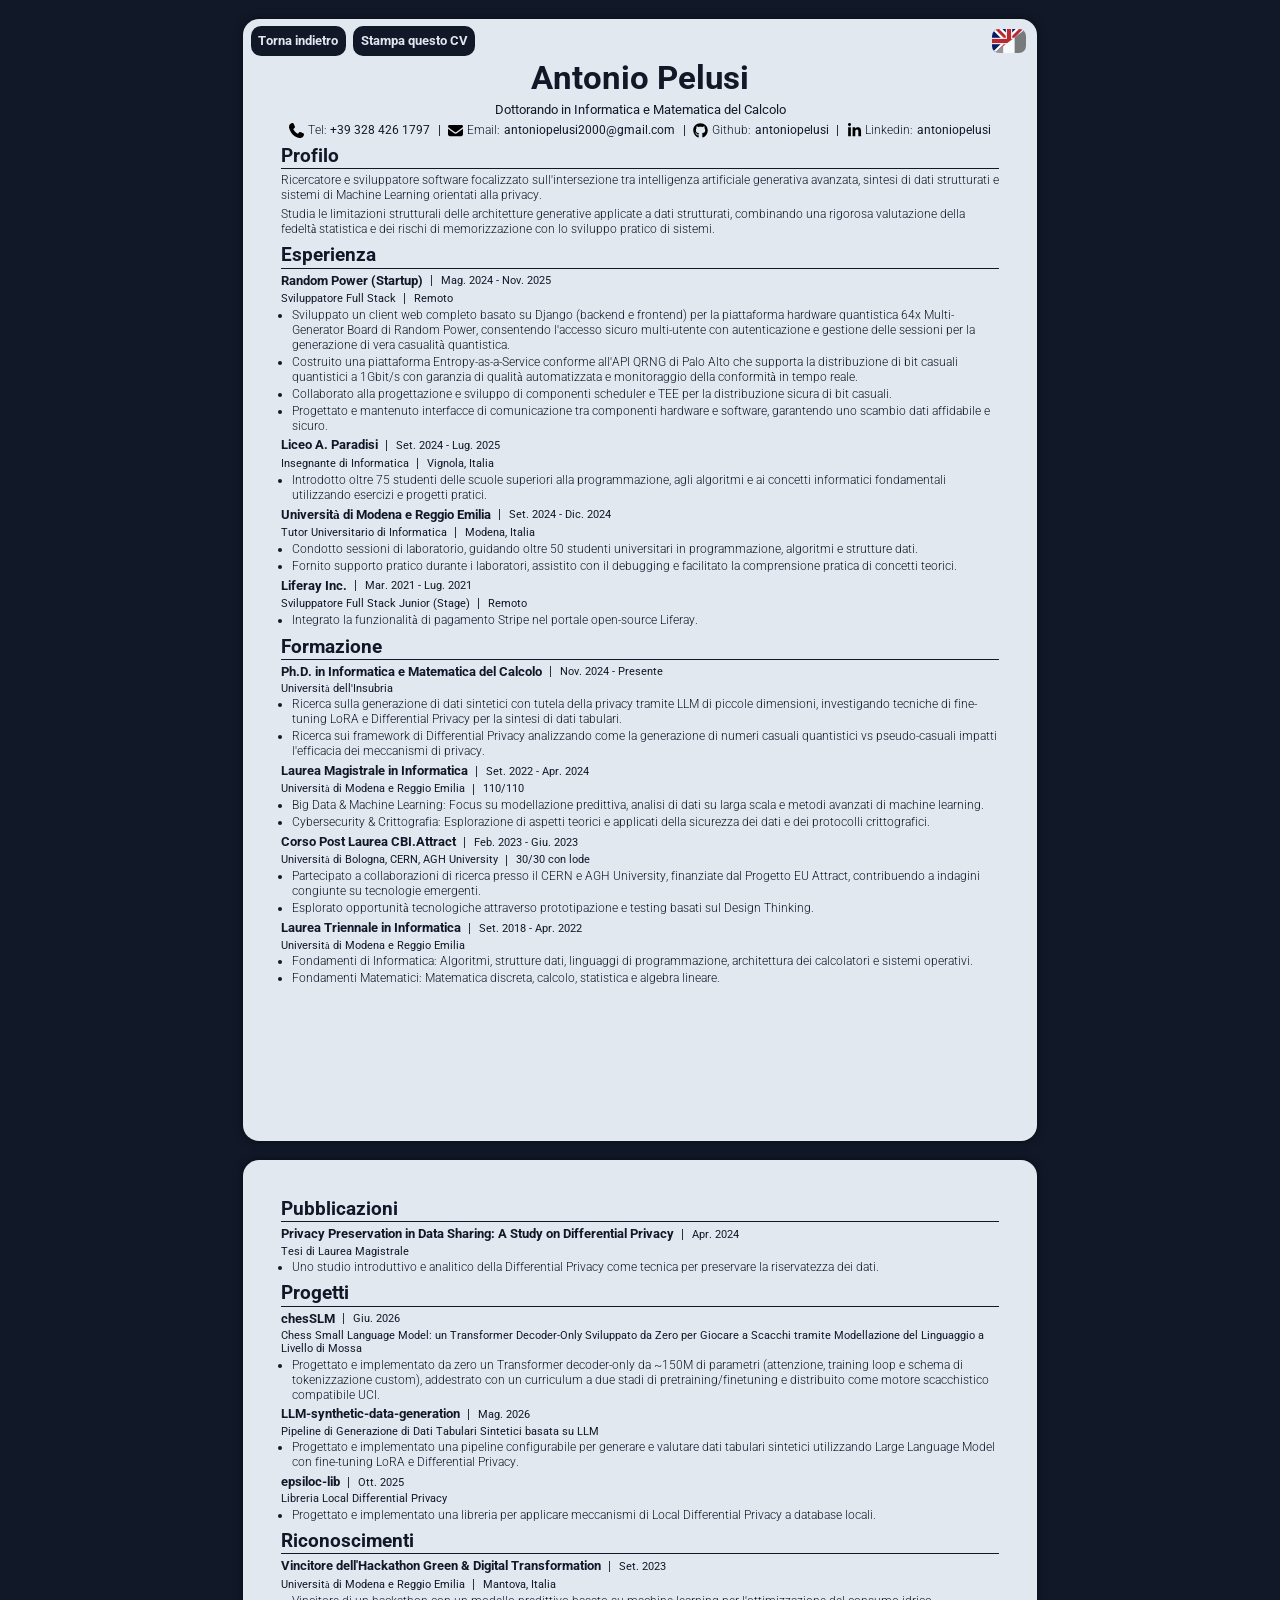
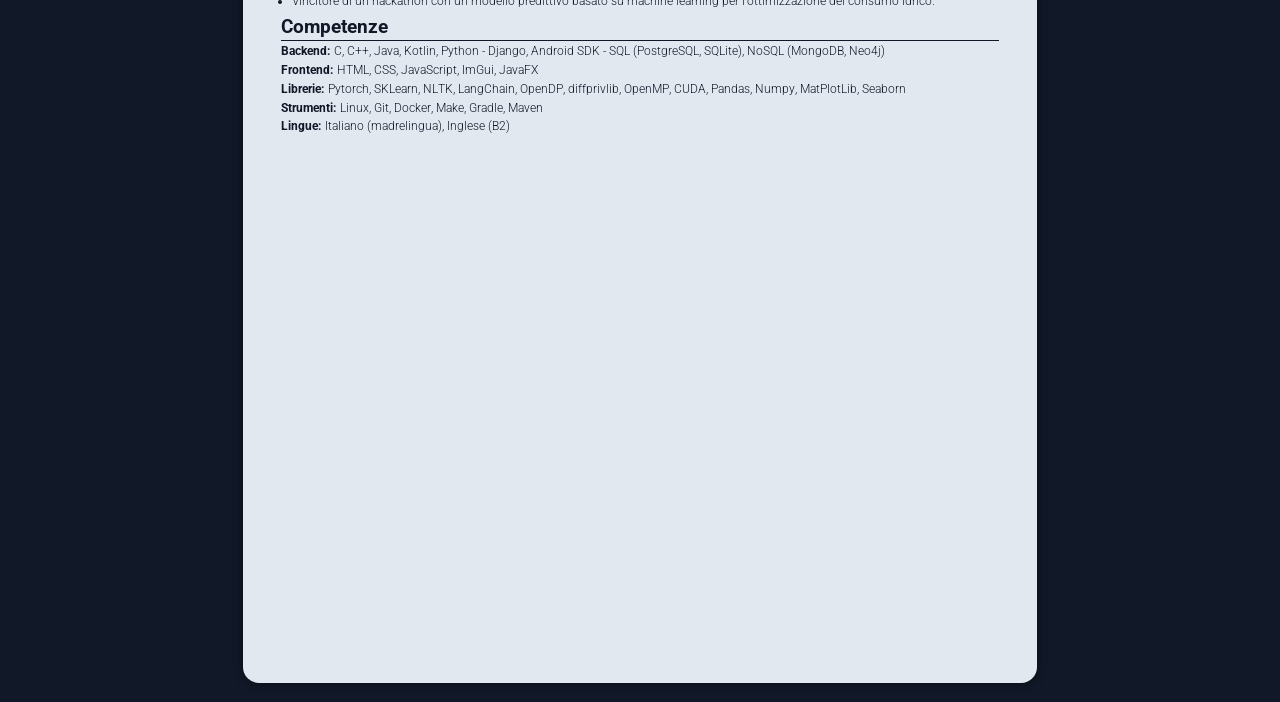
==== commit 5faa7337: "Added chesSLM project" ====
--- a/it/index.html
+++ b/it/index.html
@@ -397,6 +397,33 @@
                     <h3>Progetti</h3>
                     <article>
                         <span>
+                            <h4>chesSLM</h4>
+                            <span>|</span>
+                            <small>Giu. 2026</small>
+                        </span>
+                        <span>
+                            <small>
+                                Chess Small Language Model: un Transformer
+                                Decoder-Only Sviluppato da Zero per Giocare a
+                                Scacchi tramite Modellazione del Linguaggio a
+                                Livello di Mossa
+                            </small>
+                            <span></span>
+                            <small></small>
+                        </span>
+                        <ul>
+                            <li>
+                                Progettato e implementato da zero un Transformer
+                                decoder-only da ~150M di parametri (attenzione,
+                                training loop e schema di tokenizzazione
+                                custom), addestrato con un curriculum a due
+                                stadi di pretraining/finetuning e distribuito
+                                come motore scacchistico compatibile UCI.
+                            </li>
+                        </ul>
+                    </article>
+                    <article>
+                        <span>
                             <h4>LLM-synthetic-data-generation</h4>
                             <span>|</span>
                             <small>Mag. 2026</small>
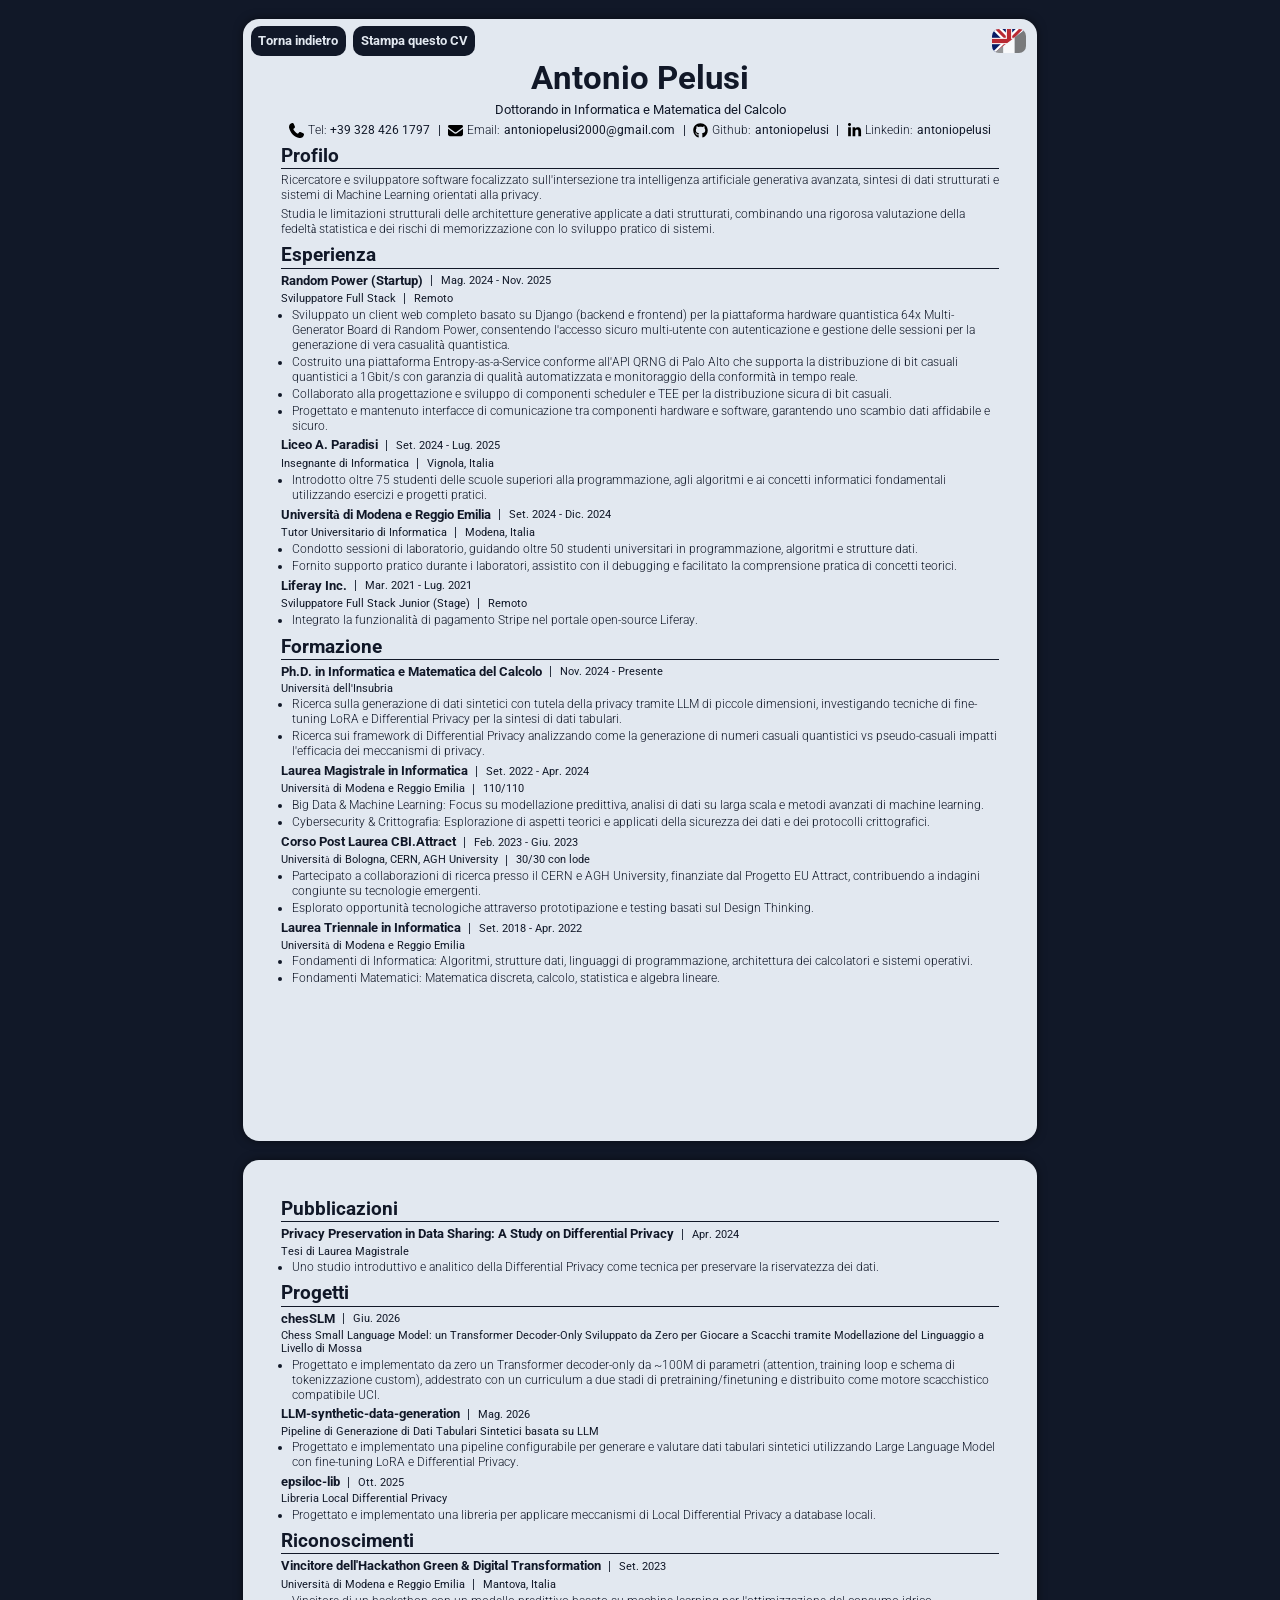
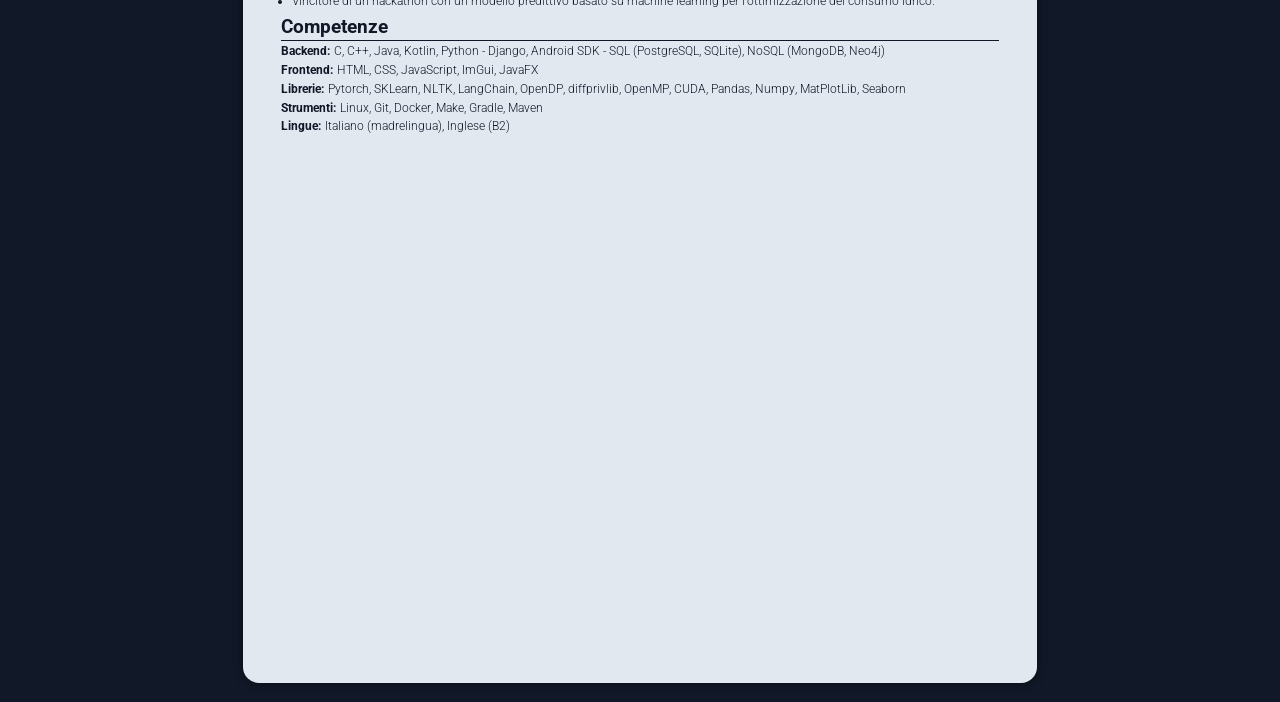
==== commit 2eaa4125: "Update index.html" ====
--- a/it/index.html
+++ b/it/index.html
@@ -414,7 +414,7 @@
                         <ul>
                             <li>
                                 Progettato e implementato da zero un Transformer
-                                decoder-only da ~150M di parametri (attenzione,
+                                decoder-only da ~100M di parametri (attention,
                                 training loop e schema di tokenizzazione
                                 custom), addestrato con un curriculum a due
                                 stadi di pretraining/finetuning e distribuito
